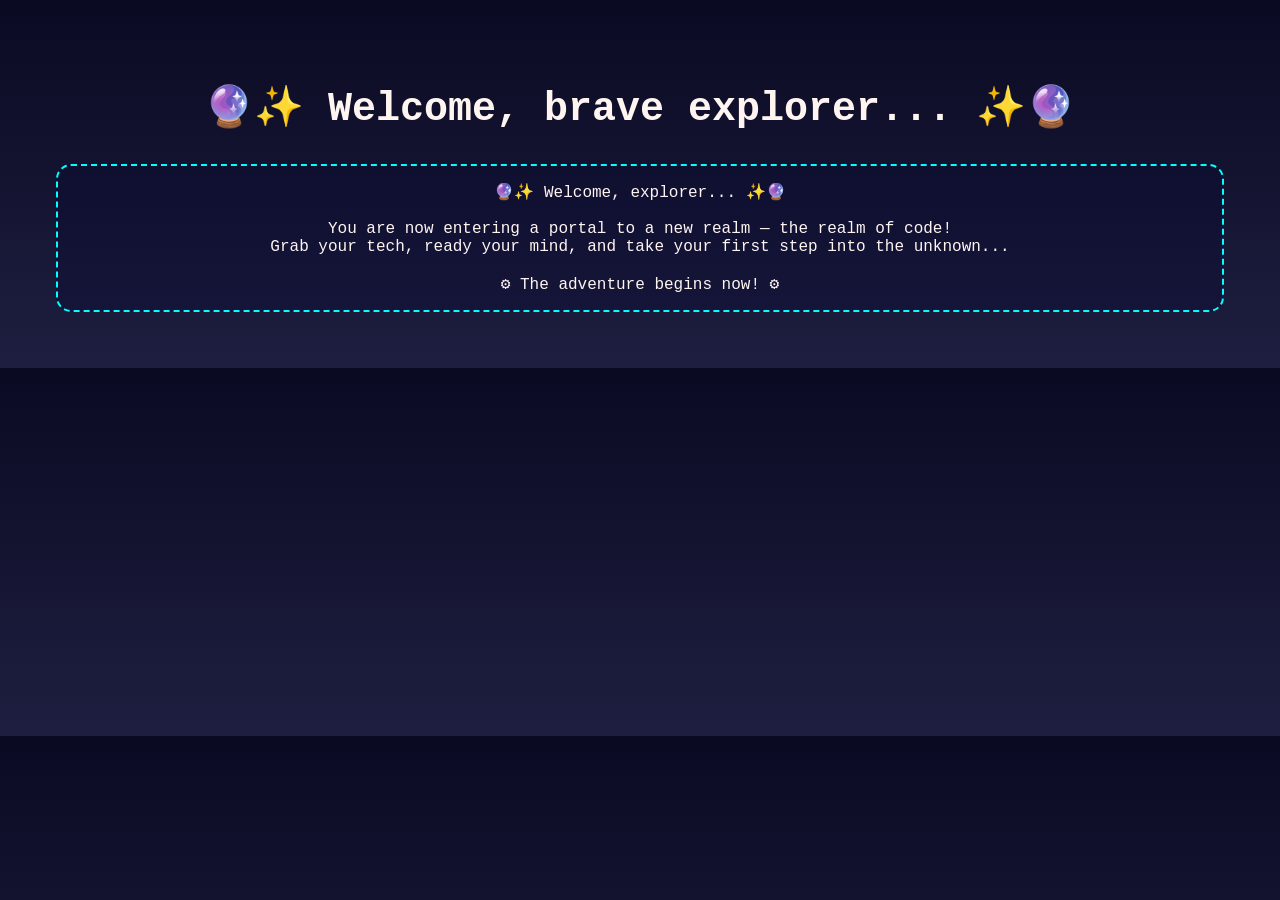
==== ai journey website /next.html @ ce8896c8 "added python and html files" ====
<!DOCTYPE html>
<html lang="en">
<head>
  <meta charset="UTF-8" />
  <meta name="viewport" content="width=device-width, initial-scale=1.0"/>
  <title>Your Quest Begins</title>
  <style>
    body {
      background: linear-gradient(#0a0a23, #1e1e40);
      color: #fff5f0;
      font-family: 'Courier New', monospace;
      text-align: center;
      padding: 3em;
    }

    h1 {
      font-size: 2.5em;
      animation: glow 2s ease-in-out infinite alternate;
    }

    p {
      font-size: 1.3em;
      margin-top: 1em;
    }

    .message {
      margin-top: 2em;
      padding: 1em;
      border: 2px dashed #00ffff;
      border-radius: 15px;
      background-color: rgba(0, 0, 50, 0.2);
    }

    @keyframes glow {
      from {
        text-shadow: 0 0 10px #ff00ff, 0 0 20px #ff00ff;
      }
      to {
        text-shadow: 0 0 20px #00ffff, 0 0 40px #00ffff;
      }
    }
  </style>
</head>
<body>
  <h1>🔮✨ Welcome, brave explorer... ✨🔮</h1>
  <div class="message" id="messageBox">
    <!-- Dynamic message appears here -->
  </div>

  <!-- 🌌 Background mystical music -->
  <audio id="bg-music" autoplay loop>
    <source src="https://cdn.pixabay.com/audio/2022/03/30/audio_0c9cc7d1b5.mp3" type="audio/mpeg">
    Your browser does not support the audio element.
  </audio>

  <script>
    // 🧙‍♂️ Get name from URL
    const params = new URLSearchParams(window.location.search);
    const name = params.get('name') || "explorer";

    // ✨ Prepare welcome message
    const message = `
    🔮✨ Welcome, ${name}... ✨🔮<br><br>
    You are now entering a portal to a new realm — the realm of code!<br>
    Grab your tech, ready your mind, and take your first step into the unknown...<br><br>
    ⚙️ The adventure begins now! ⚙️`;

    // Display message
    document.getElementById('messageBox').innerHTML = message;

    // 🧚 Fairy Voice Greeting (if supported)
    if ('speechSynthesis' in window) {
      const greet = () => {
        const fairyVoice = new SpeechSynthesisUtterance(message.replace(/<br>/g, ' '));
        fairyVoice.pitch = 1.5;
        fairyVoice.rate = 0.95;
        fairyVoice.volume = 1;
        const voices = speechSynthesis.getVoices();
        fairyVoice.voice = voices.find(v => v.name.includes("Princess")) || voices[0];
        speechSynthesis.speak(fairyVoice);
      };

      // Wait for voices to load
      if (speechSynthesis.getVoices().length === 0) {
        speechSynthesis.onvoiceschanged = greet;
      } else {
        greet();
      }
    }

    // 💡 Optional: Force music play on user interaction (for autoplay restrictions)
    window.addEventListener('click', () => {
      const audio = document.getElementById('bg-music');
      if (audio && audio.paused) {
        audio.play().catch(err => console.warn('Audio blocked:', err));
      }
    });
  </script>
</body>
</html>
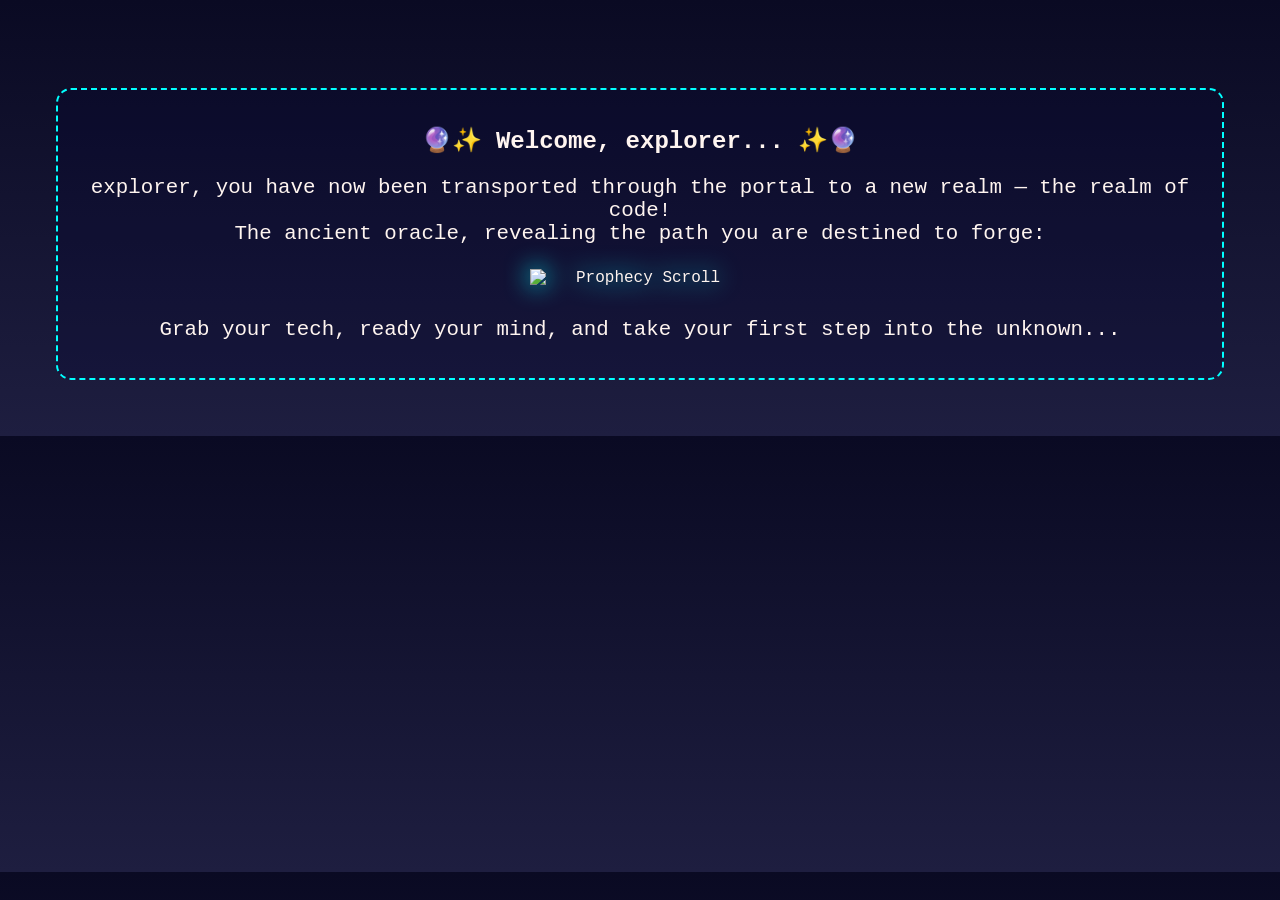
==== commit 256e5ea6: "Update HTML for local images/audio, personalize next.html, and improve adventure flow" ====
--- a/ai journey website /next.html
+++ b/ai journey website /next.html
@@ -42,14 +42,13 @@
   </style>
 </head>
 <body>
-  <h1>🔮✨ Welcome, brave explorer... ✨🔮</h1>
   <div class="message" id="messageBox">
-    <!-- Dynamic message appears here -->
+    <!-- Personalized content will be injected here by JS -->
   </div>
 
   <!-- 🌌 Background mystical music -->
   <audio id="bg-music" autoplay loop>
-    <source src="https://cdn.pixabay.com/audio/2022/03/30/audio_0c9cc7d1b5.mp3" type="audio/mpeg">
+    <source src="audio/aylex-tension-rising.mp3" type="audio/mpeg">
     Your browser does not support the audio element.
   </audio>
 
@@ -58,20 +57,20 @@
     const params = new URLSearchParams(window.location.search);
     const name = params.get('name') || "explorer";
 
-    // ✨ Prepare welcome message
-    const message = `
-    🔮✨ Welcome, ${name}... ✨🔮<br><br>
-    You are now entering a portal to a new realm — the realm of code!<br>
-    Grab your tech, ready your mind, and take your first step into the unknown...<br><br>
-    ⚙️ The adventure begins now! ⚙️`;
-
-    // Display message
-    document.getElementById('messageBox').innerHTML = message;
+    // ✨ Prepare personalized message
+    const messageHTML = `
+      <h2>🔮✨ Welcome, ${name}... ✨🔮</h2>
+      <p>${name}, you have now been transported through the portal to a new realm — the realm of code!<br>
+      The ancient oracle, revealing the path you are destined to forge:</p>
+      <img src="image/scroll2.png" alt="Prophecy Scroll" style="max-width: 220px; width: 80%; margin: 1.5em auto 0; display: block; filter: drop-shadow(0 0 12px #00ffff);" />
+      <p style="margin-top: 1.5em;">Grab your tech, ready your mind, and take your first step into the unknown...</p>
+    `;
+    document.getElementById('messageBox').innerHTML = messageHTML;
 
     // 🧚 Fairy Voice Greeting (if supported)
     if ('speechSynthesis' in window) {
       const greet = () => {
-        const fairyVoice = new SpeechSynthesisUtterance(message.replace(/<br>/g, ' '));
+        const fairyVoice = new SpeechSynthesisUtterance(`${name}, you have now been transported through the portal to a new realm — the realm of code! The ancient oracle, revealing the path you are destined to forge: Grab your tech, ready your mind, and take your first step into the unknown...`);
         fairyVoice.pitch = 1.5;
         fairyVoice.rate = 0.95;
         fairyVoice.volume = 1;
@@ -79,8 +78,6 @@
         fairyVoice.voice = voices.find(v => v.name.includes("Princess")) || voices[0];
         speechSynthesis.speak(fairyVoice);
       };
-
-      // Wait for voices to load
       if (speechSynthesis.getVoices().length === 0) {
         speechSynthesis.onvoiceschanged = greet;
       } else {
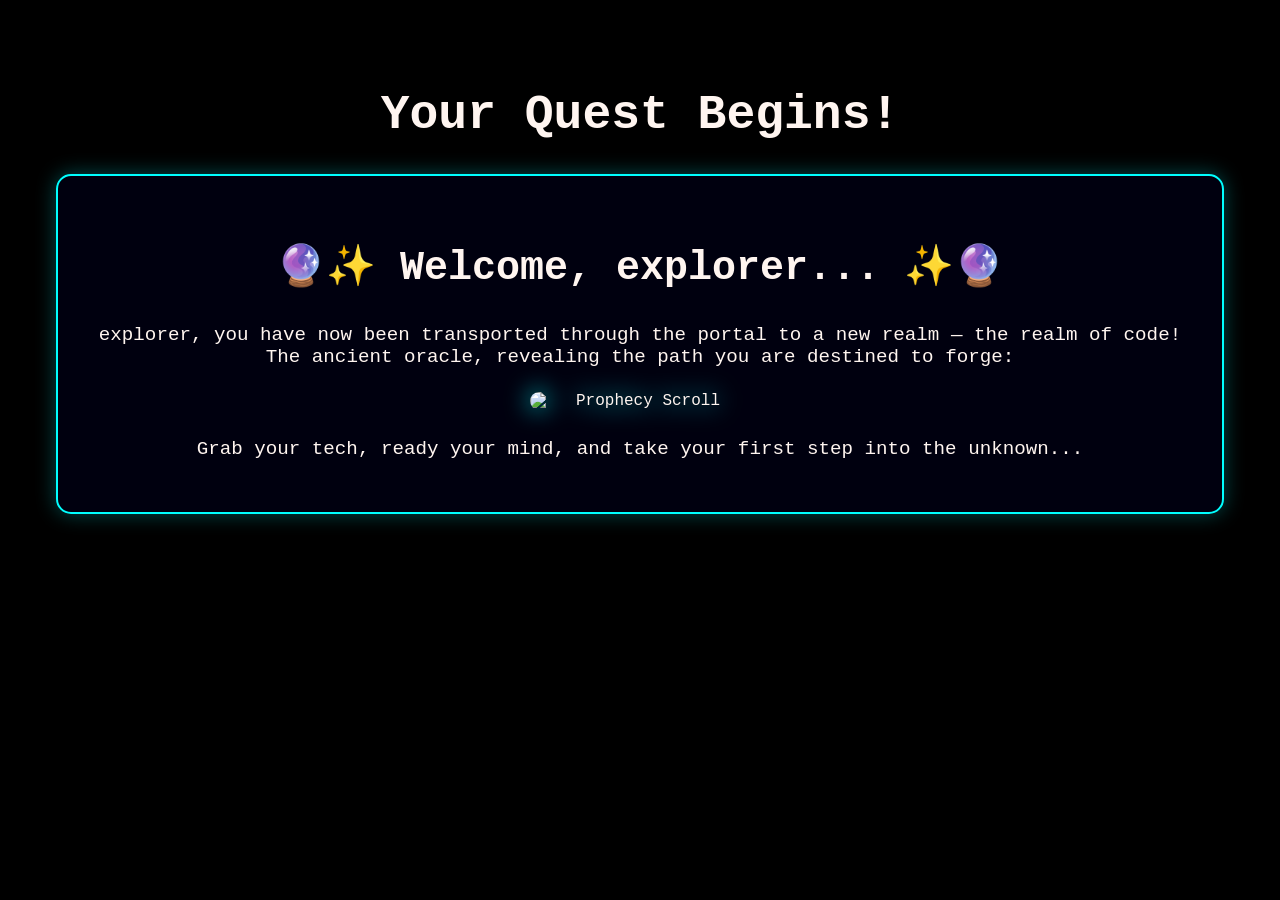
==== commit 9c3479ed: "update ai journey website" ====
--- a/ai journey website /next.html
+++ b/ai journey website /next.html
@@ -6,7 +6,7 @@
   <title>Your Quest Begins</title>
   <style>
     body {
-      background: linear-gradient(#0a0a23, #1e1e40);
+      background: #000000;
       color: #fff5f0;
       font-family: 'Courier New', monospace;
       text-align: center;
@@ -14,34 +14,51 @@
     }
 
     h1 {
+      font-size: 3em;
+      animation: glow 2s ease-in-out infinite alternate;
+    }
+
+    h2 {
       font-size: 2.5em;
       animation: glow 2s ease-in-out infinite alternate;
     }
 
     p {
-      font-size: 1.3em;
+      font-size: 1.2em;
       margin-top: 1em;
     }
 
     .message {
       margin-top: 2em;
-      padding: 1em;
-      border: 2px dashed #00ffff;
+      padding: 2em;
+      border: 2px solid #00ffff;
       border-radius: 15px;
-      background-color: rgba(0, 0, 50, 0.2);
+      background-color: rgba(0, 0, 50, 0.3);
+      box-shadow: 0 0 20px rgba(0, 255, 255, 0.3);
+    }
+
+    .scroll-image {
+      max-width: 220px;
+      width: 80%;
+      margin: 1.5em auto 0;
+      display: block;
+      filter: drop-shadow(0 0 12px #00ffff);
+      border-radius: 10px;
     }
 
     @keyframes glow {
       from {
-        text-shadow: 0 0 10px #ff00ff, 0 0 20px #ff00ff;
+        text-shadow: 0 0 5px #ff00ff, 0 0 10px #ff00ff;
       }
       to {
-        text-shadow: 0 0 20px #00ffff, 0 0 40px #00ffff;
+        text-shadow: 0 0 20px #00ffff, 0 0 30px #00ffff;
       }
     }
   </style>
 </head>
 <body>
+  <h1>Your Quest Begins!</h1>
+  
   <div class="message" id="messageBox">
     <!-- Personalized content will be injected here by JS -->
   </div>
@@ -62,7 +79,7 @@
       <h2>🔮✨ Welcome, ${name}... ✨🔮</h2>
       <p>${name}, you have now been transported through the portal to a new realm — the realm of code!<br>
       The ancient oracle, revealing the path you are destined to forge:</p>
-      <img src="image/scroll2.png" alt="Prophecy Scroll" style="max-width: 220px; width: 80%; margin: 1.5em auto 0; display: block; filter: drop-shadow(0 0 12px #00ffff);" />
+      <img src="image/scroll2.png" alt="Prophecy Scroll" class="scroll-image" />
       <p style="margin-top: 1.5em;">Grab your tech, ready your mind, and take your first step into the unknown...</p>
     `;
     document.getElementById('messageBox').innerHTML = messageHTML;
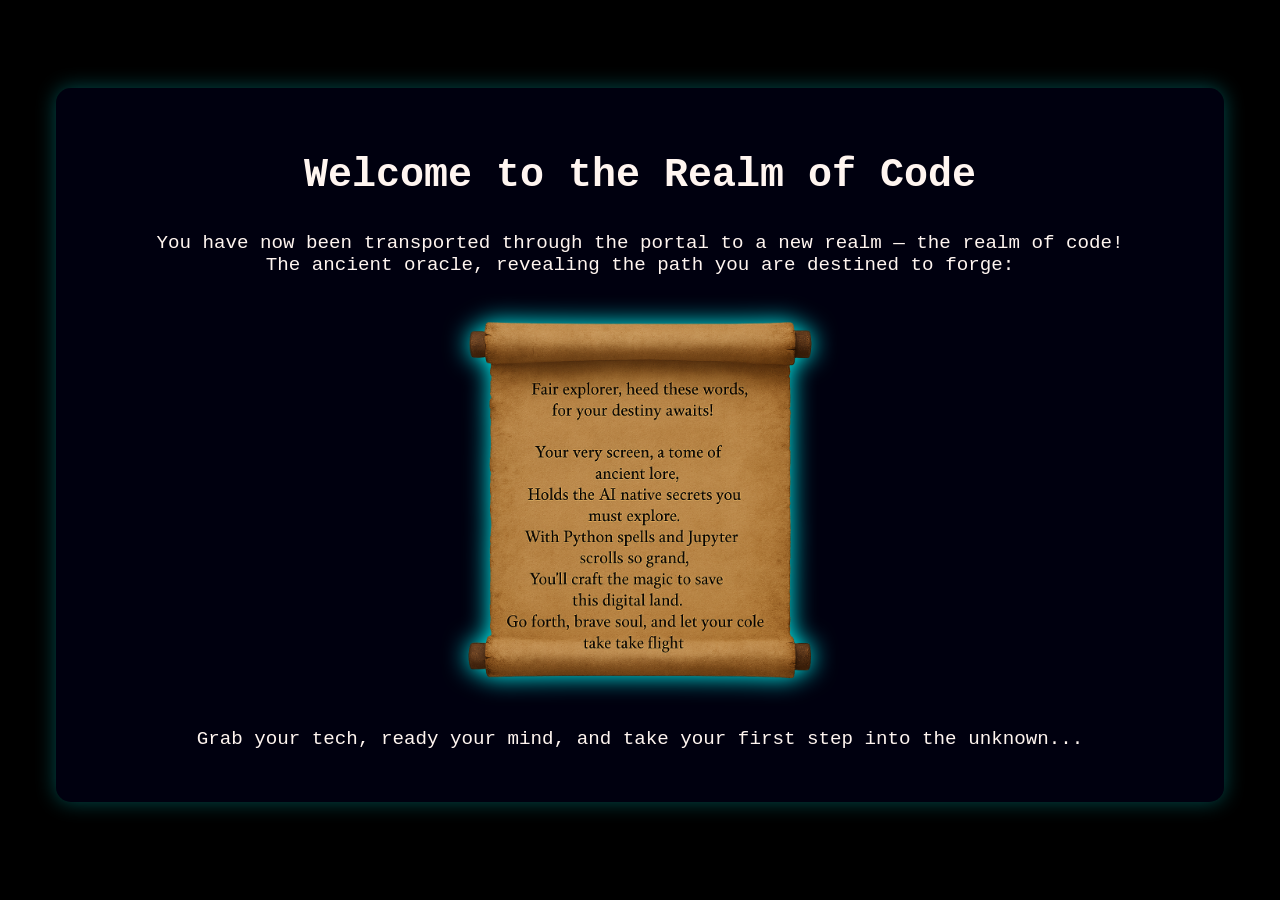
==== commit e630c37d: "Update website titles and styling - remove glow, emojis, and borders" ====
--- a/ai journey website /next.html
+++ b/ai journey website /next.html
@@ -3,7 +3,7 @@
 <head>
   <meta charset="UTF-8" />
   <meta name="viewport" content="width=device-width, initial-scale=1.0"/>
-  <title>Your Quest Begins</title>
+  <title>Welcome to the Realm of Code</title>
   <style>
     body {
       background: #000000;
@@ -31,15 +31,14 @@
     .message {
       margin-top: 2em;
       padding: 2em;
-      border: 2px solid #00ffff;
       border-radius: 15px;
       background-color: rgba(0, 0, 50, 0.3);
       box-shadow: 0 0 20px rgba(0, 255, 255, 0.3);
     }
 
     .scroll-image {
-      max-width: 220px;
-      width: 80%;
+      max-width: 400px;
+      width: 90%;
       margin: 1.5em auto 0;
       display: block;
       filter: drop-shadow(0 0 12px #00ffff);
@@ -57,7 +56,7 @@
   </style>
 </head>
 <body>
-  <h1>Your Quest Begins!</h1>
+  <h1></h1>
   
   <div class="message" id="messageBox">
     <!-- Personalized content will be injected here by JS -->
@@ -70,24 +69,24 @@
   </audio>
 
   <script>
-    // 🧙‍♂️ Get name from URL
+    // Get name from URL
     const params = new URLSearchParams(window.location.search);
     const name = params.get('name') || "explorer";
 
-    // ✨ Prepare personalized message
+    // Prepare personalized message
     const messageHTML = `
-      <h2>🔮✨ Welcome, ${name}... ✨🔮</h2>
-      <p>${name}, you have now been transported through the portal to a new realm — the realm of code!<br>
+      <h2>Welcome to the Realm of Code</h2>
+      <p>You have now been transported through the portal to a new realm — the realm of code!<br>
       The ancient oracle, revealing the path you are destined to forge:</p>
       <img src="image/scroll2.png" alt="Prophecy Scroll" class="scroll-image" />
       <p style="margin-top: 1.5em;">Grab your tech, ready your mind, and take your first step into the unknown...</p>
     `;
     document.getElementById('messageBox').innerHTML = messageHTML;
 
-    // 🧚 Fairy Voice Greeting (if supported)
+    // Fairy Voice Greeting (if supported)
     if ('speechSynthesis' in window) {
       const greet = () => {
-        const fairyVoice = new SpeechSynthesisUtterance(`${name}, you have now been transported through the portal to a new realm — the realm of code! The ancient oracle, revealing the path you are destined to forge: Grab your tech, ready your mind, and take your first step into the unknown...`);
+        const fairyVoice = new SpeechSynthesisUtterance(`Welcome to the Realm of Code. You have now been transported through the portal to a new realm — the realm of code! The ancient oracle, revealing the path you are destined to forge: Grab your tech, ready your mind, and take your first step into the unknown...`);
         fairyVoice.pitch = 1.5;
         fairyVoice.rate = 0.95;
         fairyVoice.volume = 1;
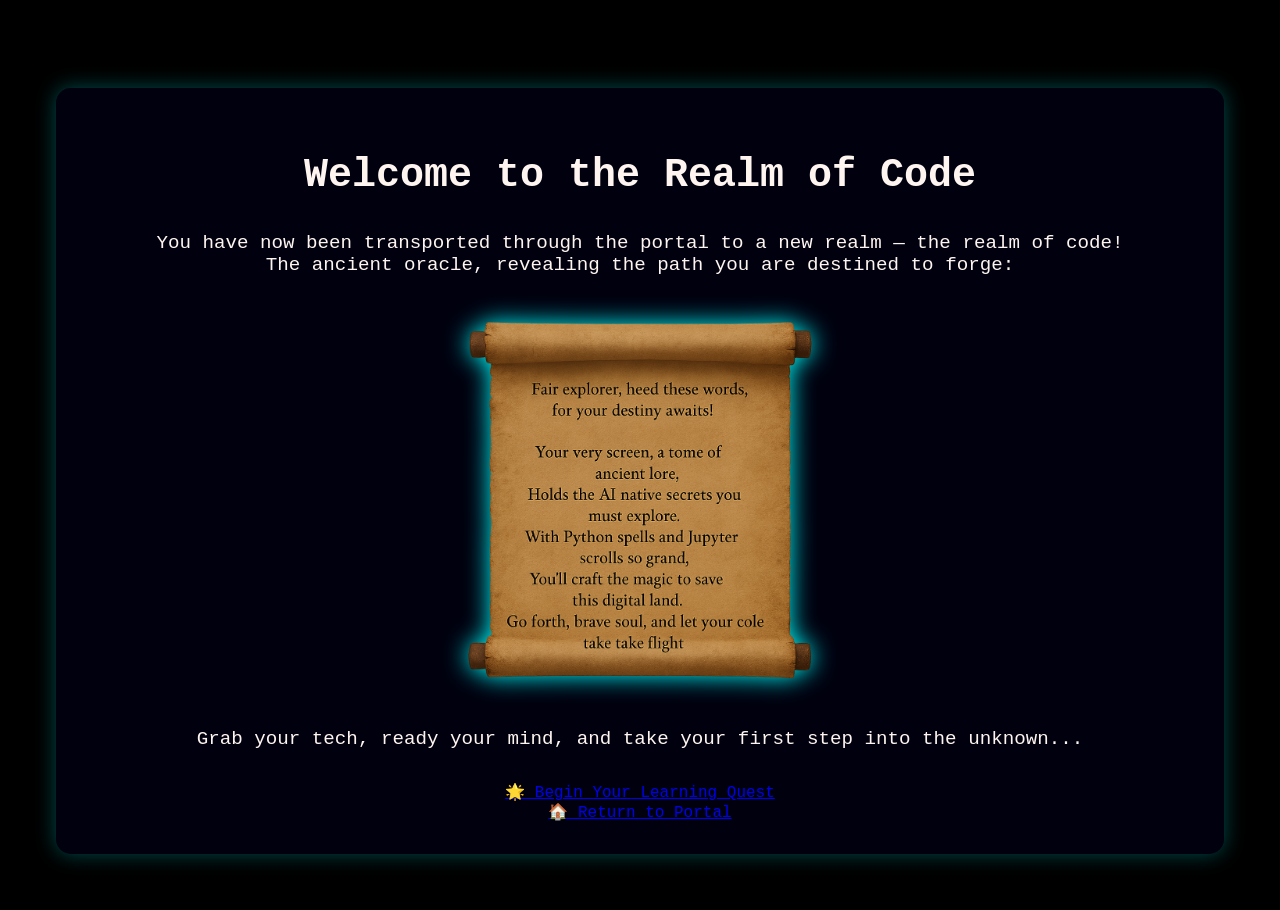
==== commit ba7b64b2: "feat: Integrate Python quiz system with AI journey website - Convert terminal-based quiz.py to inter" ====
--- a/ai journey website /next.html
+++ b/ai journey website /next.html
@@ -80,6 +80,11 @@
       The ancient oracle, revealing the path you are destined to forge:</p>
       <img src="image/scroll2.png" alt="Prophecy Scroll" class="scroll-image" />
       <p style="margin-top: 1.5em;">Grab your tech, ready your mind, and take your first step into the unknown...</p>
+      <div style="margin-top: 2em;">
+        <a href="quiz.html?name=${encodeURIComponent(name)}" class="btn" style="margin: 0.5em;">🌟 Begin Your Learning Quest</a>
+        <br>
+        <a href="ai_journey.html" class="btn" style="margin: 0.5em;">🏠 Return to Portal</a>
+      </div>
     `;
     document.getElementById('messageBox').innerHTML = messageHTML;
 
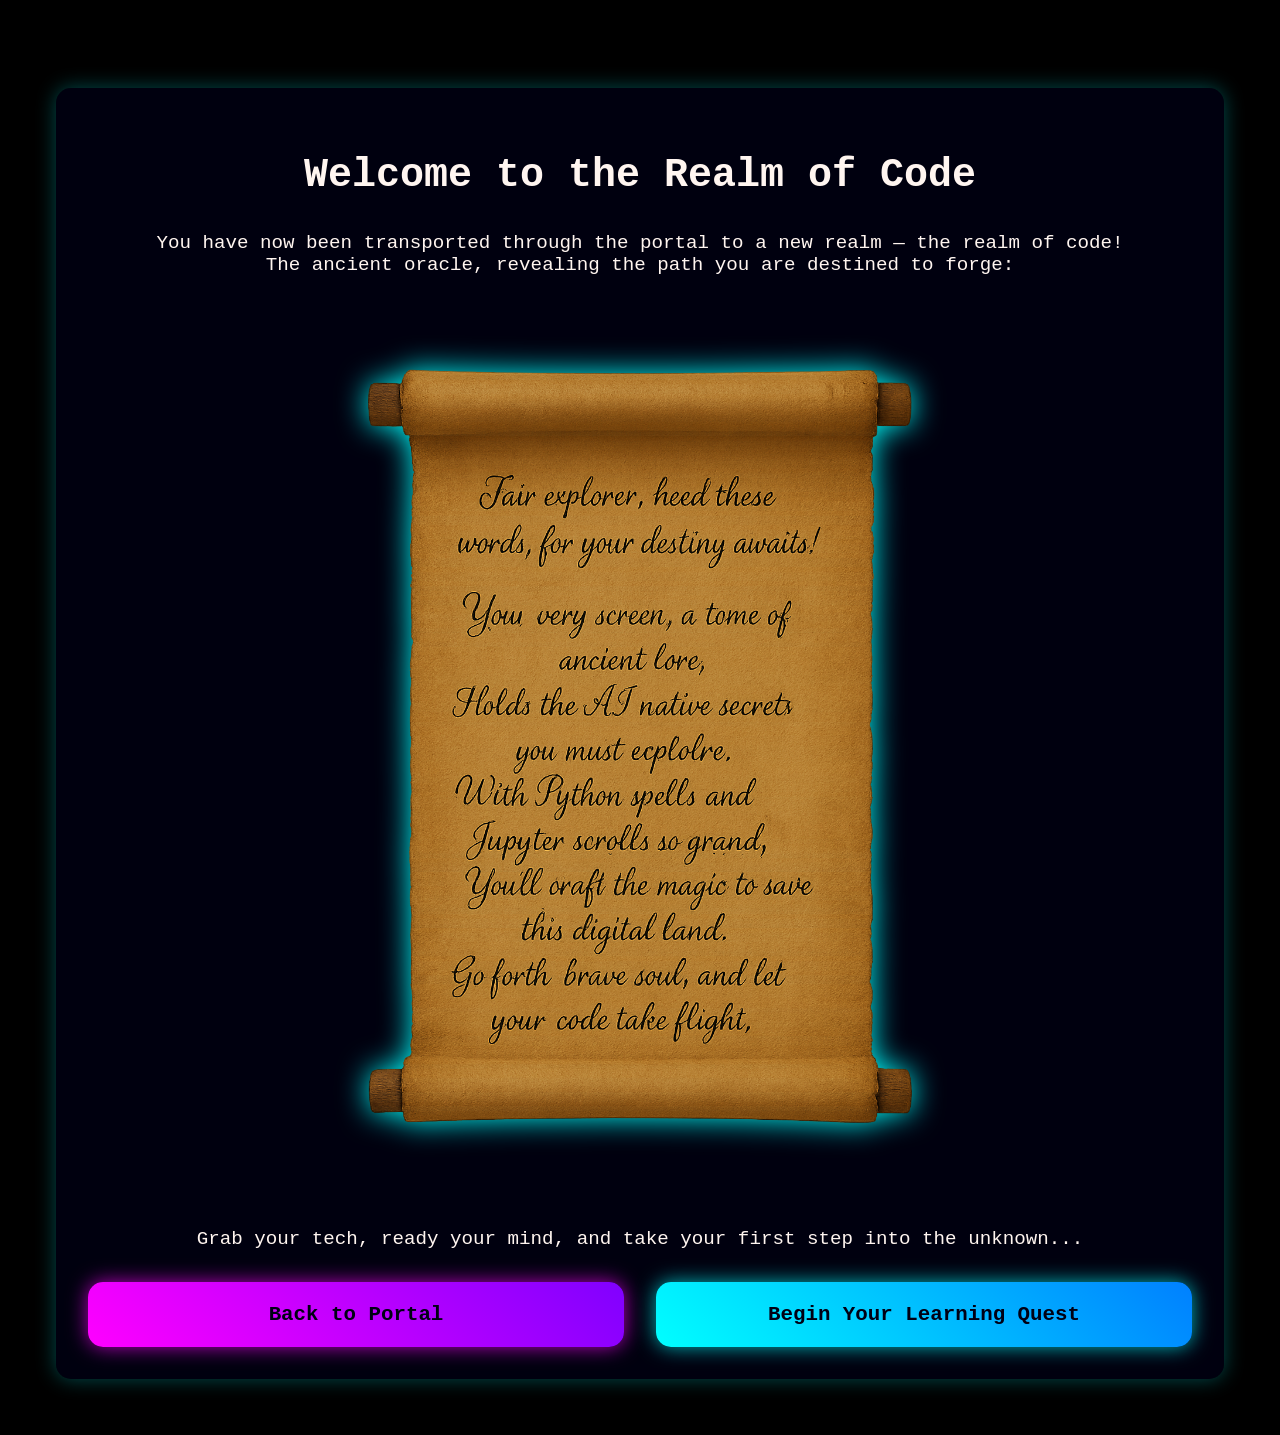
==== commit 940bdc76: "Enhanced quiz system with flexible quote validation and level progression fixes" ====
--- a/ai journey website /next.html
+++ b/ai journey website /next.html
@@ -37,12 +37,67 @@
     }
 
     .scroll-image {
-      max-width: 400px;
-      width: 90%;
+      max-width: 600px;
+      width: 95%;
       margin: 1.5em auto 0;
       display: block;
-      filter: drop-shadow(0 0 12px #00ffff);
-      border-radius: 10px;
+      filter: drop-shadow(0 0 15px #00ffff);
+      border-radius: 15px;
+    }
+
+    .button-container {
+      display: flex;
+      justify-content: space-between;
+      align-items: center;
+      margin-top: 2em;
+      gap: 2em;
+      flex-wrap: wrap;
+    }
+
+    .btn {
+      display: inline-block;
+      padding: 1em 2em;
+      font-size: 1.3em;
+      background: #00ffff;
+      color: #000014;
+      border: none;
+      border-radius: 15px;
+      cursor: pointer;
+      box-shadow: 0 0 20px #00ffff;
+      transition: all 0.3s ease;
+      text-decoration: none;
+      font-family: 'Courier New', monospace;
+      font-weight: bold;
+      min-width: 250px;
+      width: 250px;
+      text-align: center;
+      flex: 1;
+    }
+
+    .btn:hover {
+      background: #0ff;
+      box-shadow: 0 0 30px #00ffff;
+      transform: translateY(-3px);
+    }
+
+    .btn-secondary {
+      background: linear-gradient(45deg, #ff00ff, #8000ff);
+      box-shadow: 0 0 20px rgba(255, 0, 255, 0.7);
+    }
+
+    .btn-secondary:hover {
+      background: linear-gradient(45deg, #ff33ff, #9933ff);
+      box-shadow: 0 0 30px rgba(255, 0, 255, 0.9);
+    }
+
+    .btn-primary {
+      background: linear-gradient(45deg, #00ffff, #0080ff);
+      box-shadow: 0 0 20px rgba(0, 255, 255, 0.7);
+    }
+
+    .btn-primary:hover {
+      background: linear-gradient(45deg, #33ffff, #3399ff);
+      box-shadow: 0 0 30px rgba(0, 255, 255, 0.9);
     }
 
     @keyframes glow {
@@ -78,12 +133,11 @@
       <h2>Welcome to the Realm of Code</h2>
       <p>You have now been transported through the portal to a new realm — the realm of code!<br>
       The ancient oracle, revealing the path you are destined to forge:</p>
-      <img src="image/scroll2.png" alt="Prophecy Scroll" class="scroll-image" />
+      <img src="image/scroll2.0.png" alt="Prophecy Scroll" class="scroll-image" />
       <p style="margin-top: 1.5em;">Grab your tech, ready your mind, and take your first step into the unknown...</p>
-      <div style="margin-top: 2em;">
-        <a href="quiz.html?name=${encodeURIComponent(name)}" class="btn" style="margin: 0.5em;">🌟 Begin Your Learning Quest</a>
-        <br>
-        <a href="ai_journey.html" class="btn" style="margin: 0.5em;">🏠 Return to Portal</a>
+      <div class="button-container">
+        <a href="ai_journey.html" class="btn btn-secondary">Back to Portal</a>
+        <a href="quiz.html?name=${encodeURIComponent(name)}" class="btn btn-primary">Begin Your Learning Quest</a>
       </div>
     `;
     document.getElementById('messageBox').innerHTML = messageHTML;
